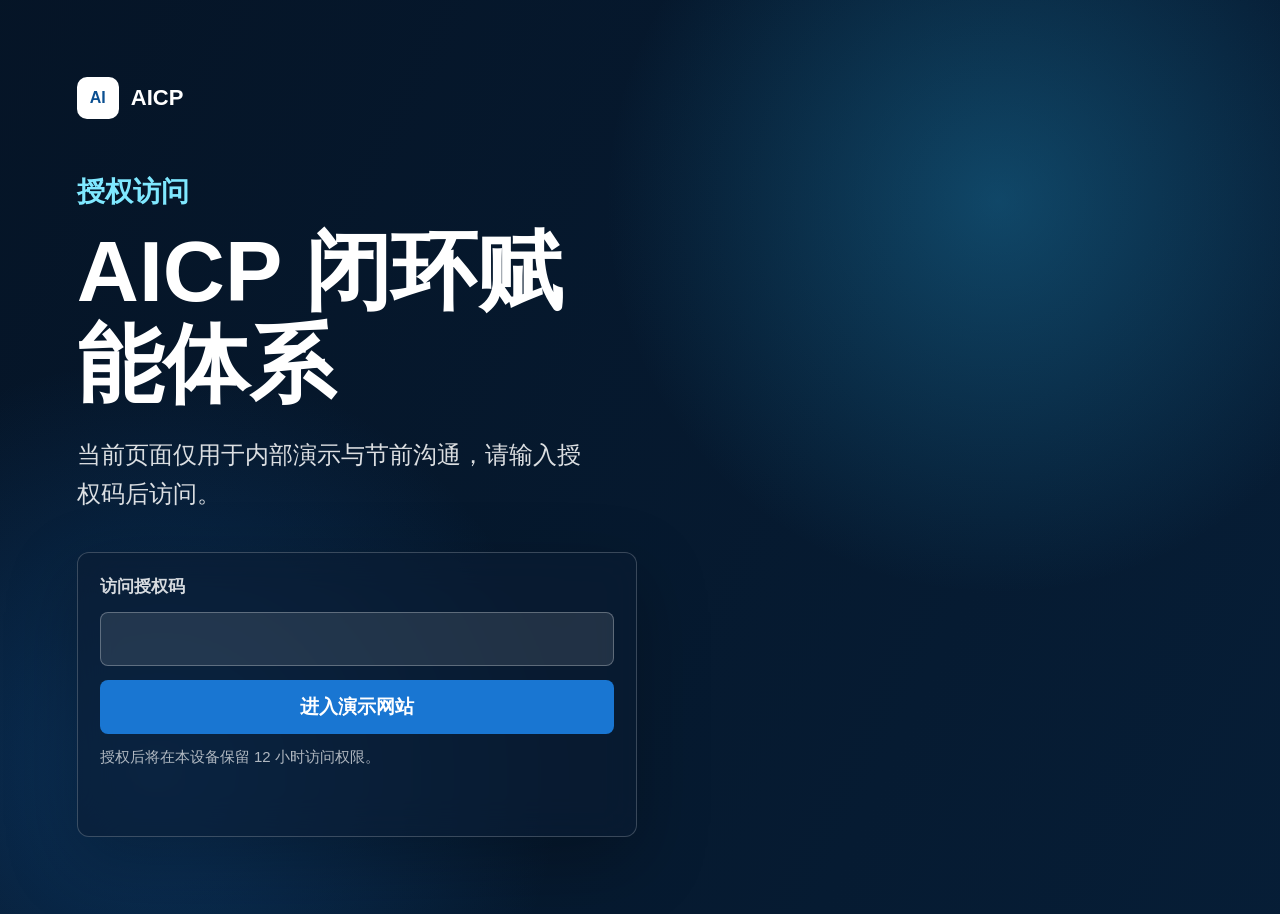
==== website/auth.html @ f7e67547 "Add AICP access authorization page" ====
<!doctype html>
<html lang="zh-CN">
  <head>
    <meta charset="UTF-8" />
    <meta name="viewport" content="width=device-width, initial-scale=1.0" />
    <title>AICP 授权访问</title>
    <meta name="robots" content="noindex,nofollow" />
    <style>
      :root {
        color-scheme: light;
        --ink: #102033;
        --muted: #617085;
        --line: rgba(255, 255, 255, 0.2);
        --blue: #1976d2;
        --cyan: #7fe8ff;
      }

      * {
        box-sizing: border-box;
      }

      body {
        margin: 0;
        min-height: 100vh;
        font-family:
          Inter, "PingFang SC", "Microsoft YaHei", "Helvetica Neue", Arial, sans-serif;
        color: #fff;
        background:
          radial-gradient(circle at 78% 22%, rgba(35, 157, 210, 0.34), transparent 32%),
          radial-gradient(circle at 12% 84%, rgba(25, 118, 210, 0.28), transparent 30%),
          linear-gradient(115deg, rgba(5, 20, 38, 0.98), rgba(5, 28, 52, 0.88)),
          #102846;
      }

      main {
        display: grid;
        min-height: 100vh;
        grid-template-columns: minmax(0, 1fr);
        align-items: center;
        padding: clamp(28px, 6vw, 86px);
      }

      .auth-card {
        width: min(560px, 100%);
      }

      .brand {
        display: inline-flex;
        align-items: center;
        gap: 12px;
        margin-bottom: 54px;
        font-size: 22px;
        font-weight: 900;
      }

      .brand-mark {
        display: inline-grid;
        width: 42px;
        height: 42px;
        place-items: center;
        border-radius: 10px;
        color: #0a4f91;
        background: #fff;
        font-size: 16px;
      }

      .eyebrow {
        margin: 0 0 14px;
        color: var(--cyan);
        font-size: clamp(20px, 2.2vw, 28px);
        font-weight: 900;
      }

      h1 {
        margin: 0;
        font-size: clamp(46px, 8vw, 86px);
        line-height: 1.08;
        letter-spacing: 0;
      }

      .copy {
        max-width: 520px;
        margin: 24px 0 0;
        color: rgba(255, 255, 255, 0.86);
        font-size: clamp(18px, 2vw, 24px);
        line-height: 1.65;
      }

      form {
        display: grid;
        gap: 14px;
        margin-top: 38px;
        padding: 22px;
        border: 1px solid var(--line);
        border-radius: 12px;
        background: rgba(10, 28, 50, 0.62);
        box-shadow: 0 24px 70px rgba(0, 0, 0, 0.26);
        backdrop-filter: blur(18px);
      }

      label {
        color: rgba(255, 255, 255, 0.84);
        font-size: 17px;
        font-weight: 800;
      }

      input {
        width: 100%;
        min-height: 54px;
        border: 1px solid rgba(255, 255, 255, 0.28);
        border-radius: 8px;
        padding: 0 16px;
        color: #fff;
        background: rgba(255, 255, 255, 0.1);
        font-size: 20px;
        font-weight: 800;
        outline: none;
      }

      input:focus {
        border-color: var(--cyan);
        box-shadow: 0 0 0 4px rgba(127, 232, 255, 0.15);
      }

      button {
        min-height: 54px;
        border: 0;
        border-radius: 8px;
        color: #fff;
        background: var(--blue);
        font-size: 19px;
        font-weight: 900;
        cursor: pointer;
      }

      .hint,
      .error {
        min-height: 26px;
        margin: 0;
        font-size: 15px;
      }

      .hint {
        color: rgba(255, 255, 255, 0.68);
      }

      .error {
        color: #ffd2d2;
        font-weight: 800;
      }

      @media (max-width: 640px) {
        main {
          align-items: end;
          padding: 22px;
        }

        .brand {
          margin-bottom: 34px;
        }

        form {
          padding: 18px;
        }
      }
    </style>
  </head>
  <body>
    <main>
      <section class="auth-card" aria-labelledby="auth-title">
        <div class="brand" aria-label="AICP">
          <span class="brand-mark">AI</span>
          <span>AICP</span>
        </div>
        <p class="eyebrow">授权访问</p>
        <h1 id="auth-title">AICP 闭环赋能体系</h1>
        <p class="copy">当前页面仅用于内部演示与节前沟通，请输入授权码后访问。</p>

        <form id="auth-form" autocomplete="off">
          <label for="access-code">访问授权码</label>
          <input id="access-code" name="access-code" type="password" inputmode="text" required />
          <button type="submit">进入演示网站</button>
          <p class="hint">授权后将在本设备保留 12 小时访问权限。</p>
          <p class="error" id="auth-error" role="status" aria-live="polite"></p>
        </form>
      </section>
    </main>

    <script>
      const form = document.querySelector("#auth-form");
      const input = document.querySelector("#access-code");
      const error = document.querySelector("#auth-error");
      const expectedHash = "f47571acf5e85d0a1f5965067885f41376df53d62005f4a54c430835ea25e188";
      const accessToken = "aicp_20260427_authorized_access";

      async function sha256(value) {
        const encoded = new TextEncoder().encode(value.trim());
        const hash = await crypto.subtle.digest("SHA-256", encoded);
        return Array.from(new Uint8Array(hash))
          .map((byte) => byte.toString(16).padStart(2, "0"))
          .join("");
      }

      form.addEventListener("submit", async (event) => {
        event.preventDefault();
        error.textContent = "";
        const codeHash = await sha256(input.value);

        if (codeHash !== expectedHash) {
          error.textContent = "授权码不正确，请确认后重新输入。";
          input.select();
          return;
        }

        document.cookie = `aicp_access=${accessToken}; Max-Age=43200; Path=/aicp/; SameSite=Lax`;
        window.location.href = "/aicp/?v=authorized-20260427";
      });
    </script>
  </body>
</html>
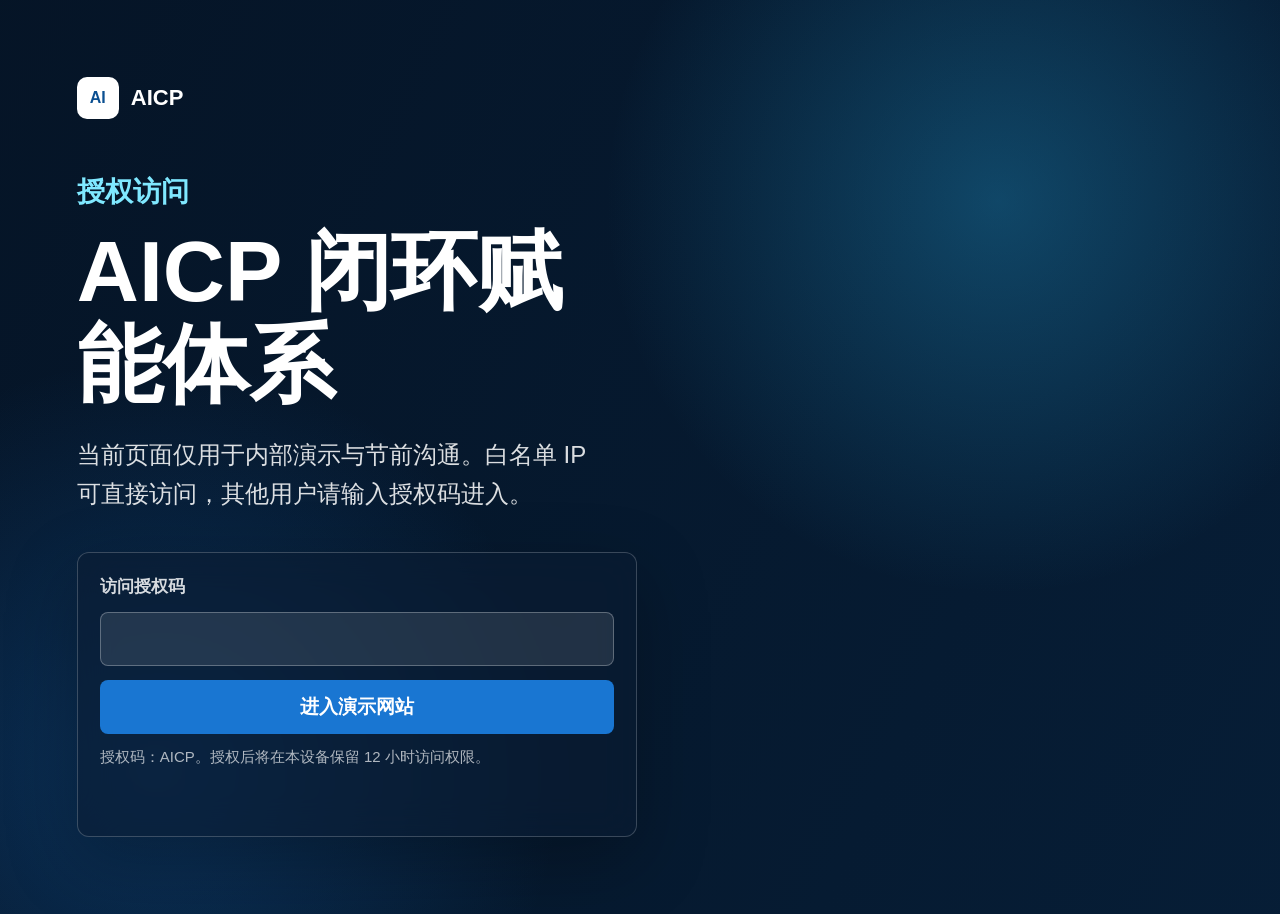
==== commit b39855da: "Support IP and code access for AICP" ====
--- a/website/auth.html
+++ b/website/auth.html
@@ -174,13 +174,13 @@
         </div>
         <p class="eyebrow">授权访问</p>
         <h1 id="auth-title">AICP 闭环赋能体系</h1>
-        <p class="copy">当前页面仅用于内部演示与节前沟通，请输入授权码后访问。</p>
+        <p class="copy">当前页面仅用于内部演示与节前沟通。白名单 IP 可直接访问，其他用户请输入授权码进入。</p>
 
         <form id="auth-form" autocomplete="off">
           <label for="access-code">访问授权码</label>
           <input id="access-code" name="access-code" type="password" inputmode="text" required />
           <button type="submit">进入演示网站</button>
-          <p class="hint">授权后将在本设备保留 12 小时访问权限。</p>
+          <p class="hint">授权码：AICP。授权后将在本设备保留 12 小时访问权限。</p>
           <p class="error" id="auth-error" role="status" aria-live="polite"></p>
         </form>
       </section>
@@ -190,7 +190,7 @@
       const form = document.querySelector("#auth-form");
       const input = document.querySelector("#access-code");
       const error = document.querySelector("#auth-error");
-      const expectedHash = "f47571acf5e85d0a1f5965067885f41376df53d62005f4a54c430835ea25e188";
+      const expectedHash = "092a516df8c75ca5240be8d94e09c239ce5bb3466aa011204d3df924455e10e5";
       const accessToken = "aicp_20260427_authorized_access";
 
       async function sha256(value) {
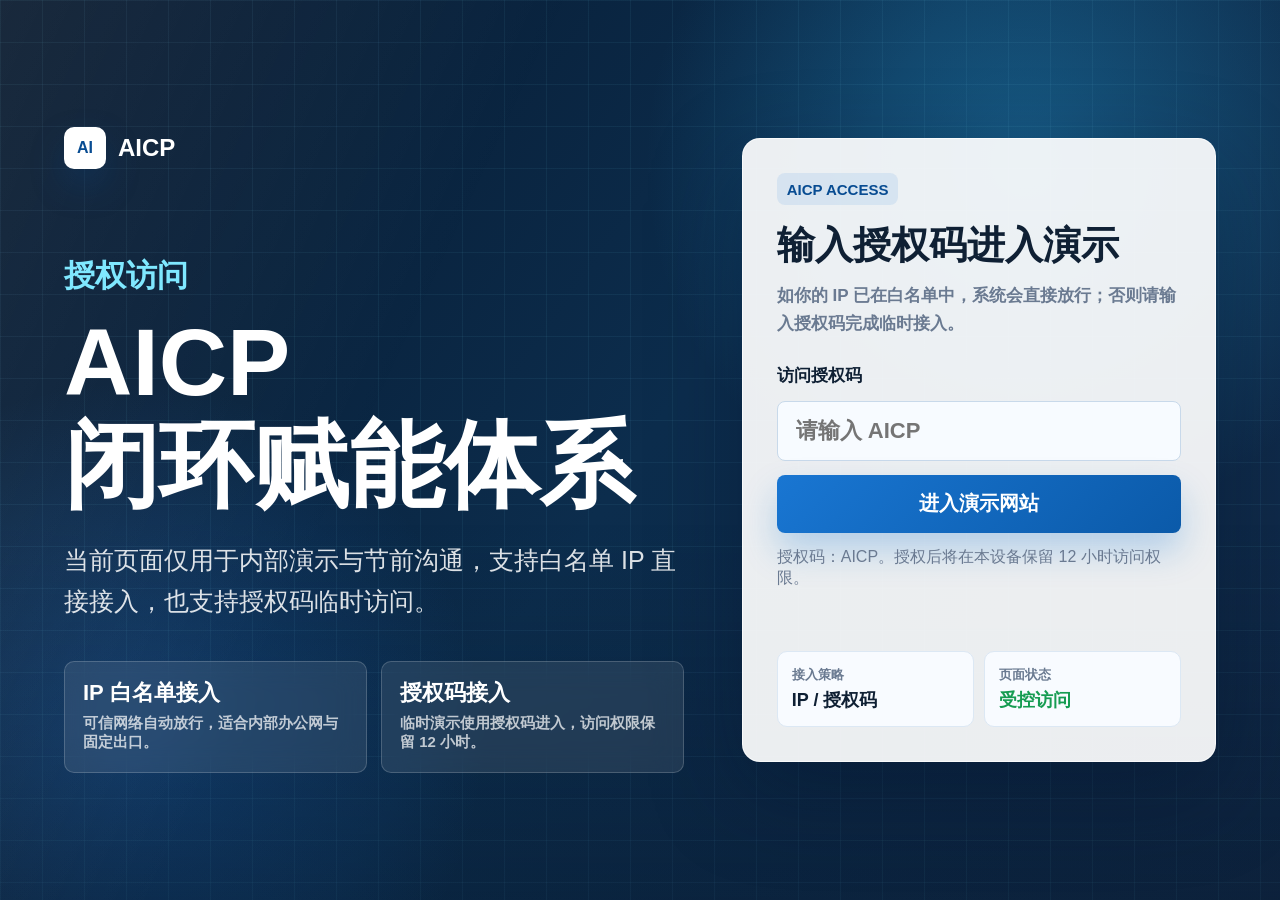
==== commit b51f13ae: "Polish AICP authorization page" ====
--- a/website/auth.html
+++ b/website/auth.html
@@ -8,11 +8,15 @@
     <style>
       :root {
         color-scheme: light;
-        --ink: #102033;
-        --muted: #617085;
-        --line: rgba(255, 255, 255, 0.2);
+        --ink: #0f2034;
+        --muted: #6a7a91;
+        --line: rgba(140, 198, 255, 0.24);
         --blue: #1976d2;
+        --blue-deep: #084c92;
         --cyan: #7fe8ff;
+        --green: #43d17d;
+        --panel: rgba(255, 255, 255, 0.92);
+        --shadow: 0 30px 90px rgba(3, 19, 42, 0.34);
       }
 
       * {
@@ -24,32 +28,54 @@
         min-height: 100vh;
         font-family:
           Inter, "PingFang SC", "Microsoft YaHei", "Helvetica Neue", Arial, sans-serif;
-        color: #fff;
+        color: var(--ink);
         background:
-          radial-gradient(circle at 78% 22%, rgba(35, 157, 210, 0.34), transparent 32%),
-          radial-gradient(circle at 12% 84%, rgba(25, 118, 210, 0.28), transparent 30%),
-          linear-gradient(115deg, rgba(5, 20, 38, 0.98), rgba(5, 28, 52, 0.88)),
+          linear-gradient(rgba(127, 232, 255, 0.06) 1px, transparent 1px),
+          linear-gradient(90deg, rgba(127, 232, 255, 0.06) 1px, transparent 1px),
+          radial-gradient(circle at 80% 18%, rgba(40, 171, 232, 0.36), transparent 30%),
+          radial-gradient(circle at 10% 82%, rgba(39, 122, 216, 0.32), transparent 26%),
+          linear-gradient(125deg, #06172c 0%, #0c2d4d 50%, #102846 100%),
           #102846;
+        background-size:
+          42px 42px,
+          42px 42px,
+          auto,
+          auto,
+          auto;
+        overflow-x: hidden;
+      }
+
+      body::before {
+        position: fixed;
+        inset: 0;
+        pointer-events: none;
+        content: "";
+        background:
+          linear-gradient(115deg, rgba(255, 255, 255, 0.08), transparent 34%),
+          linear-gradient(0deg, rgba(3, 15, 30, 0.26), transparent 42%);
       }
 
       main {
         display: grid;
         min-height: 100vh;
-        grid-template-columns: minmax(0, 1fr);
+        grid-template-columns: minmax(0, 1.02fr) minmax(360px, 0.78fr);
         align-items: center;
-        padding: clamp(28px, 6vw, 86px);
-      }
-
-      .auth-card {
-        width: min(560px, 100%);
+        gap: clamp(26px, 4.5vw, 72px);
+        padding: clamp(24px, 5vw, 72px);
+        position: relative;
+        z-index: 1;
+      }
+
+      .hero-copy {
+        color: #fff;
       }
 
       .brand {
         display: inline-flex;
         align-items: center;
         gap: 12px;
-        margin-bottom: 54px;
-        font-size: 22px;
+        margin-bottom: clamp(44px, 7vw, 86px);
+        font-size: 24px;
         font-weight: 900;
       }
 
@@ -59,60 +85,129 @@
         height: 42px;
         place-items: center;
         border-radius: 10px;
-        color: #0a4f91;
+        color: var(--blue-deep);
         background: #fff;
         font-size: 16px;
+        box-shadow: 0 16px 34px rgba(10, 72, 136, 0.28);
       }
 
       .eyebrow {
         margin: 0 0 14px;
         color: var(--cyan);
-        font-size: clamp(20px, 2.2vw, 28px);
+        font-size: clamp(22px, 2.4vw, 32px);
         font-weight: 900;
       }
 
       h1 {
         margin: 0;
-        font-size: clamp(46px, 8vw, 86px);
+        max-width: 720px;
+        color: #fff;
+        font-size: clamp(52px, 7.4vw, 104px);
         line-height: 1.08;
         letter-spacing: 0;
       }
 
+      h1 span {
+        display: block;
+      }
+
       .copy {
-        max-width: 520px;
+        max-width: 680px;
         margin: 24px 0 0;
         color: rgba(255, 255, 255, 0.86);
-        font-size: clamp(18px, 2vw, 24px);
+        font-size: clamp(19px, 2vw, 25px);
+        line-height: 1.65;
+      }
+
+      .access-list {
+        display: grid;
+        grid-template-columns: repeat(2, minmax(0, 1fr));
+        gap: 14px;
+        max-width: 700px;
+        margin-top: 38px;
+      }
+
+      .access-item {
+        min-height: 112px;
+        padding: 18px;
+        border: 1px solid rgba(255, 255, 255, 0.18);
+        border-radius: 10px;
+        color: #fff;
+        background: rgba(255, 255, 255, 0.09);
+        backdrop-filter: blur(14px);
+      }
+
+      .access-item strong {
+        display: block;
+        margin-bottom: 8px;
+        font-size: 22px;
+        line-height: 1.2;
+      }
+
+      .access-item span {
+        color: rgba(255, 255, 255, 0.72);
+        font-size: 15px;
+        font-weight: 700;
+      }
+
+      .auth-card {
+        width: min(520px, 100%);
+        justify-self: end;
+        padding: clamp(22px, 3vw, 34px);
+        border: 1px solid rgba(255, 255, 255, 0.72);
+        border-radius: 18px;
+        background: var(--panel);
+        box-shadow: var(--shadow);
+      }
+
+      .card-label {
+        display: inline-flex;
+        align-items: center;
+        min-height: 32px;
+        padding: 4px 10px;
+        border-radius: 8px;
+        color: var(--blue-deep);
+        background: rgba(25, 118, 210, 0.1);
+        font-size: 15px;
+        font-weight: 900;
+      }
+
+      .auth-card h2 {
+        margin: 18px 0 0;
+        font-size: clamp(28px, 3vw, 42px);
+        line-height: 1.15;
+        letter-spacing: 0;
+      }
+
+      .card-copy {
+        margin: 14px 0 0;
+        color: var(--muted);
+        font-size: 17px;
+        font-weight: 700;
         line-height: 1.65;
       }
 
       form {
         display: grid;
         gap: 14px;
-        margin-top: 38px;
-        padding: 22px;
-        border: 1px solid var(--line);
-        border-radius: 12px;
-        background: rgba(10, 28, 50, 0.62);
-        box-shadow: 0 24px 70px rgba(0, 0, 0, 0.26);
-        backdrop-filter: blur(18px);
+        margin-top: 26px;
       }
 
       label {
-        color: rgba(255, 255, 255, 0.84);
+        color: var(--ink);
         font-size: 17px;
-        font-weight: 800;
+        font-weight: 900;
       }
 
       input {
         width: 100%;
-        min-height: 54px;
-        border: 1px solid rgba(255, 255, 255, 0.28);
+        min-height: 60px;
+        border: 1px solid #c8d9ea;
         border-radius: 8px;
-        padding: 0 16px;
-        color: #fff;
-        background: rgba(255, 255, 255, 0.1);
-        font-size: 20px;
+        padding: 0 18px;
+        color: var(--ink);
+        background: #f7fbff;
+        font-size: 22px;
         font-weight: 800;
         outline: none;
       }
@@ -123,43 +218,96 @@
       }
 
       button {
-        min-height: 54px;
+        min-height: 58px;
         border: 0;
         border-radius: 8px;
         color: #fff;
-        background: var(--blue);
-        font-size: 19px;
+        background: linear-gradient(135deg, var(--blue), #0b5aa9);
+        box-shadow: 0 18px 34px rgba(25, 118, 210, 0.26);
+        font-size: 20px;
         font-weight: 900;
         cursor: pointer;
+      }
+
+      button:active {
+        transform: translateY(1px);
       }
 
       .hint,
       .error {
         min-height: 26px;
         margin: 0;
-        font-size: 15px;
+        font-size: 16px;
       }
 
       .hint {
-        color: rgba(255, 255, 255, 0.68);
+        color: var(--muted);
       }
 
       .error {
-        color: #ffd2d2;
+        color: #c8292d;
         font-weight: 800;
+      }
+
+      .status-row {
+        display: grid;
+        grid-template-columns: repeat(2, minmax(0, 1fr));
+        gap: 10px;
+        margin-top: 22px;
+      }
+
+      .status {
+        padding: 14px;
+        border: 1px solid #dce8f4;
+        border-radius: 10px;
+        background: #f8fbff;
+      }
+
+      .status span {
+        display: block;
+        color: var(--muted);
+        font-size: 13px;
+        font-weight: 800;
+      }
+
+      .status strong {
+        display: block;
+        margin-top: 4px;
+        color: var(--ink);
+        font-size: 18px;
+      }
+
+      .status strong.ok {
+        color: #169c52;
+      }
+
+      @media (max-width: 980px) {
+        main {
+          grid-template-columns: 1fr;
+          align-items: start;
+          gap: 26px;
+        }
+
+        .brand {
+          margin-bottom: 40px;
+        }
+
+        .auth-card {
+          justify-self: start;
+        }
       }
 
       @media (max-width: 640px) {
         main {
-          align-items: end;
           padding: 22px;
         }
 
-        .brand {
-          margin-bottom: 34px;
-        }
-
-        form {
+        .access-list,
+        .status-row {
+          grid-template-columns: 1fr;
+        }
+
+        .auth-card {
           padding: 18px;
         }
       }
@@ -167,22 +315,50 @@
   </head>
   <body>
     <main>
-      <section class="auth-card" aria-labelledby="auth-title">
+      <section class="hero-copy" aria-labelledby="auth-title">
         <div class="brand" aria-label="AICP">
           <span class="brand-mark">AI</span>
           <span>AICP</span>
         </div>
         <p class="eyebrow">授权访问</p>
-        <h1 id="auth-title">AICP 闭环赋能体系</h1>
-        <p class="copy">当前页面仅用于内部演示与节前沟通。白名单 IP 可直接访问，其他用户请输入授权码进入。</p>
-
+        <h1 id="auth-title">
+          <span>AICP</span>
+          <span>闭环赋能体系</span>
+        </h1>
+        <p class="copy">当前页面仅用于内部演示与节前沟通，支持白名单 IP 直接接入，也支持授权码临时访问。</p>
+        <div class="access-list" aria-label="接入方式">
+          <div class="access-item">
+            <strong>IP 白名单接入</strong>
+            <span>可信网络自动放行，适合内部办公网与固定出口。</span>
+          </div>
+          <div class="access-item">
+            <strong>授权码接入</strong>
+            <span>临时演示使用授权码进入，访问权限保留 12 小时。</span>
+          </div>
+        </div>
+      </section>
+
+      <section class="auth-card" aria-label="授权码登录">
+        <span class="card-label">AICP ACCESS</span>
+        <h2>输入授权码进入演示</h2>
+        <p class="card-copy">如你的 IP 已在白名单中，系统会直接放行；否则请输入授权码完成临时接入。</p>
         <form id="auth-form" autocomplete="off">
           <label for="access-code">访问授权码</label>
-          <input id="access-code" name="access-code" type="password" inputmode="text" required />
+          <input id="access-code" name="access-code" type="password" inputmode="text" placeholder="请输入 AICP" required />
           <button type="submit">进入演示网站</button>
           <p class="hint">授权码：AICP。授权后将在本设备保留 12 小时访问权限。</p>
           <p class="error" id="auth-error" role="status" aria-live="polite"></p>
         </form>
+        <div class="status-row" aria-label="访问状态">
+          <div class="status">
+            <span>接入策略</span>
+            <strong>IP / 授权码</strong>
+          </div>
+          <div class="status">
+            <span>页面状态</span>
+            <strong class="ok">受控访问</strong>
+          </div>
+        </div>
       </section>
     </main>
 
@@ -190,23 +366,14 @@
       const form = document.querySelector("#auth-form");
       const input = document.querySelector("#access-code");
       const error = document.querySelector("#auth-error");
-      const expectedHash = "092a516df8c75ca5240be8d94e09c239ce5bb3466aa011204d3df924455e10e5";
       const accessToken = "aicp_20260427_authorized_access";
 
-      async function sha256(value) {
-        const encoded = new TextEncoder().encode(value.trim());
-        const hash = await crypto.subtle.digest("SHA-256", encoded);
-        return Array.from(new Uint8Array(hash))
-          .map((byte) => byte.toString(16).padStart(2, "0"))
-          .join("");
-      }
-
-      form.addEventListener("submit", async (event) => {
+      form.addEventListener("submit", (event) => {
         event.preventDefault();
         error.textContent = "";
-        const codeHash = await sha256(input.value);
-
-        if (codeHash !== expectedHash) {
+        const code = input.value.trim().toUpperCase();
+
+        if (code !== "AICP") {
           error.textContent = "授权码不正确，请确认后重新输入。";
           input.select();
           return;
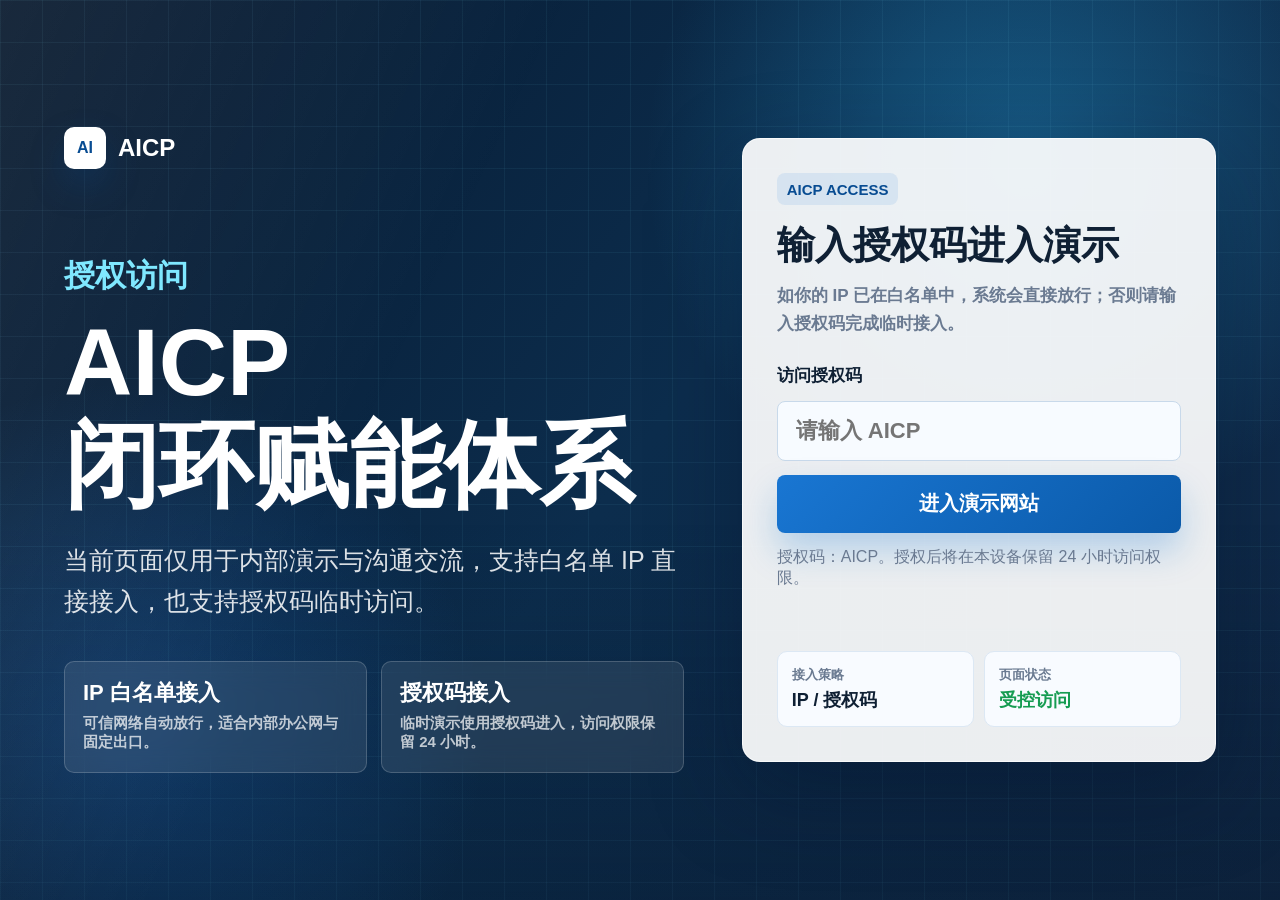
==== commit 8a2e4b5b: "Update AICP auth page wording" ====
--- a/website/auth.html
+++ b/website/auth.html
@@ -325,7 +325,7 @@
           <span>AICP</span>
           <span>闭环赋能体系</span>
         </h1>
-        <p class="copy">当前页面仅用于内部演示与节前沟通，支持白名单 IP 直接接入，也支持授权码临时访问。</p>
+        <p class="copy">当前页面仅用于内部演示与沟通交流，支持白名单 IP 直接接入，也支持授权码临时访问。</p>
         <div class="access-list" aria-label="接入方式">
           <div class="access-item">
             <strong>IP 白名单接入</strong>
@@ -333,7 +333,7 @@
           </div>
           <div class="access-item">
             <strong>授权码接入</strong>
-            <span>临时演示使用授权码进入，访问权限保留 12 小时。</span>
+            <span>临时演示使用授权码进入，访问权限保留 24 小时。</span>
           </div>
         </div>
       </section>
@@ -346,7 +346,7 @@
           <label for="access-code">访问授权码</label>
           <input id="access-code" name="access-code" type="password" inputmode="text" placeholder="请输入 AICP" required />
           <button type="submit">进入演示网站</button>
-          <p class="hint">授权码：AICP。授权后将在本设备保留 12 小时访问权限。</p>
+          <p class="hint">授权码：AICP。授权后将在本设备保留 24 小时访问权限。</p>
           <p class="error" id="auth-error" role="status" aria-live="polite"></p>
         </form>
         <div class="status-row" aria-label="访问状态">
@@ -379,7 +379,7 @@
           return;
         }
 
-        document.cookie = `aicp_access=${accessToken}; Max-Age=43200; Path=/aicp/; SameSite=Lax`;
+        document.cookie = `aicp_access=${accessToken}; Max-Age=86400; Path=/aicp/; SameSite=Lax`;
         window.location.href = "/aicp/?v=authorized-20260427";
       });
     </script>
